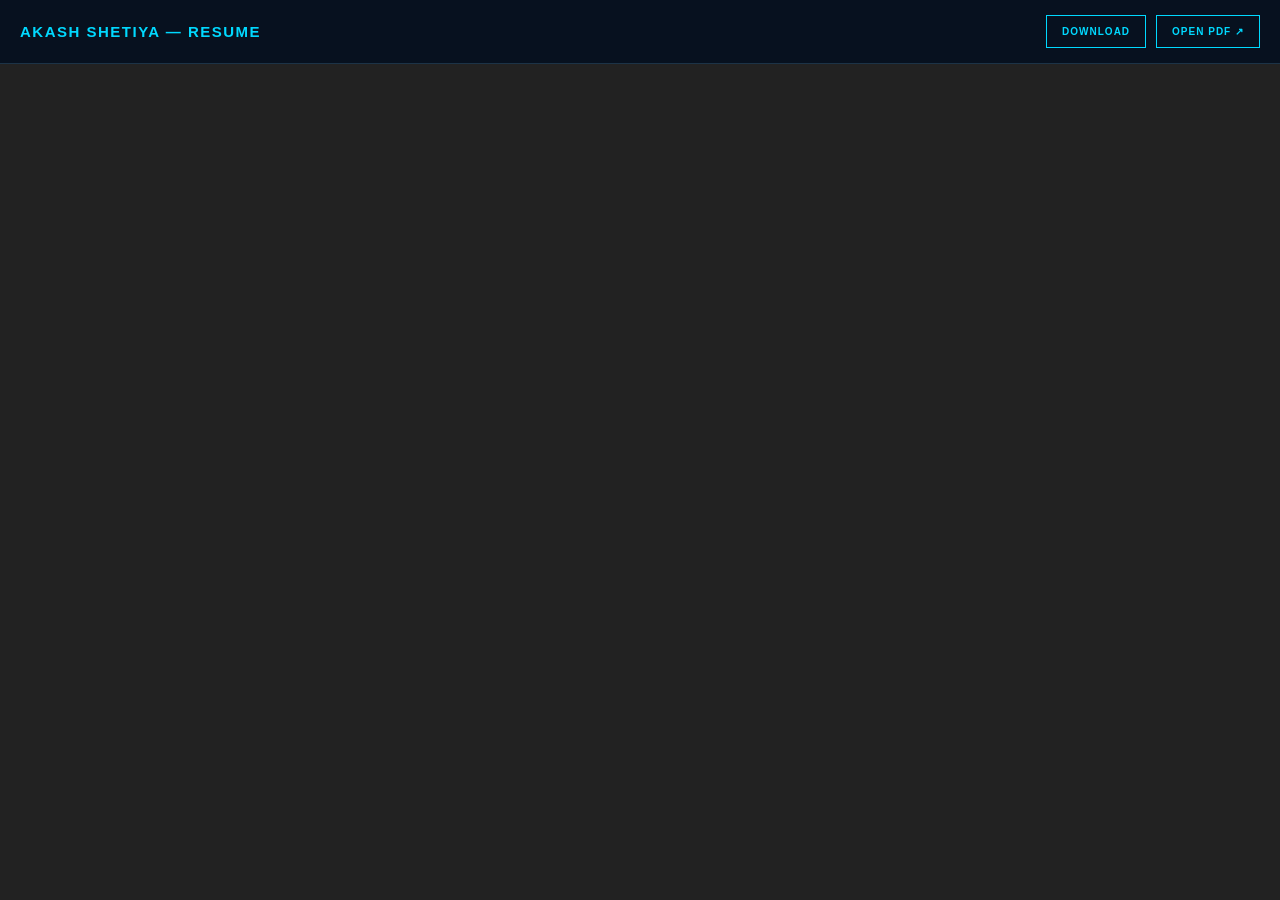
==== resume.html @ ccbf31f4 "Create resume.html" ====
<!DOCTYPE html>
<html lang="en">

<head>

    <meta charset="UTF-8">

    <meta
        name="viewport"
        content="width=device-width, initial-scale=1.0"
    >

    <meta
        name="description"
        content="Akash Shetiya Resume"
    >

    <title>Akash Shetiya | Resume</title>


    <!-- RESUME PAGE LOGO -->

    <link
        rel="icon"
        type="image/svg+xml"
        href="data:image/svg+xml,%3Csvg xmlns='http://www.w3.org/2000/svg' viewBox='0 0 100 100'%3E%3Crect width='100' height='100' rx='20' fill='%23030508'/%3E%3Ctext x='50' y='66' text-anchor='middle' font-family='Arial' font-size='40' font-weight='900' fill='%2300d9ff'%3EAS%3C/text%3E%3C/svg%3E"
    >


    <style>


        * {

            box-sizing:
                border-box;

        }


        html,
        body {

            margin:
                0;

            padding:
                0;

            width:
                100%;

            height:
                100%;

            background:
                #111;

            font-family:
                Arial,
                Helvetica,
                sans-serif;

        }


        body {

            overflow:
                hidden;

        }


        /* =================================================
           TOP BAR
        ================================================= */

        .topbar {

            width:
                100%;

            height:
                64px;

            padding:
                0 20px;

            display:
                flex;

            align-items:
                center;

            justify-content:
                space-between;

            background:
                #07111f;

            border-bottom:
                1px solid
                #1c3347;

        }


        .title {

            color:
                #00d9ff;

            font-size:
                15px;

            font-weight:
                700;

            letter-spacing:
                1.5px;

        }


        .buttons {

            display:
                flex;

            gap:
                10px;

        }


        .btn {

            display:
                inline-flex;

            align-items:
                center;

            justify-content:
                center;

            padding:
                10px 15px;

            text-decoration:
                none;

            font-size:
                10px;

            font-weight:
                700;

            letter-spacing:
                1px;

            border:
                1px solid
                #00d9ff;

            color:
                #00d9ff;

            background:
                transparent;

            transition:
                .25s;

        }


        .btn:hover {

            background:
                #00d9ff;

            color:
                #000;

        }


        /* =================================================
           PDF
        ================================================= */

        .viewer {

            width:
                100%;

            height:
                calc(100vh - 64px);

            background:
                #222;

        }


        iframe {

            width:
                100%;

            height:
                100%;

            border:
                none;

            display:
                block;

        }


        /* =================================================
           MOBILE
        ================================================= */

        @media (max-width:700px) {


            .topbar {

                height:
                    60px;

                padding:
                    0 12px;

            }


            .title {

                font-size:
                    11px;

                letter-spacing:
                    1px;

            }


            .buttons {

                gap:
                    5px;

            }


            .btn {

                padding:
                    8px 9px;

                font-size:
                    8px;

            }


            .viewer {

                height:
                    calc(100vh - 60px);

            }

        }

    </style>

</head>


<body>


<!-- =====================================================
     RESUME HEADER
===================================================== -->

<div class="topbar">


    <div class="title">

        AKASH SHETIYA — RESUME

    </div>


    <div class="buttons">


        <a
            class="btn"
            href="assets/Akash_Shetiya_Resume.pdf"
            download>

            DOWNLOAD

        </a>


        <a
            class="btn"
            href="assets/Akash_Shetiya_Resume.pdf"
            target="_blank"
            rel="noopener noreferrer">

            OPEN PDF ↗

        </a>


    </div>


</div>



<!-- =====================================================
     PDF VIEWER
===================================================== -->

<div class="viewer">


    <iframe
        src="assets/Akash_Shetiya_Resume.pdf"
        title="Akash Shetiya Resume">

    </iframe>


</div>


</body>

</html>
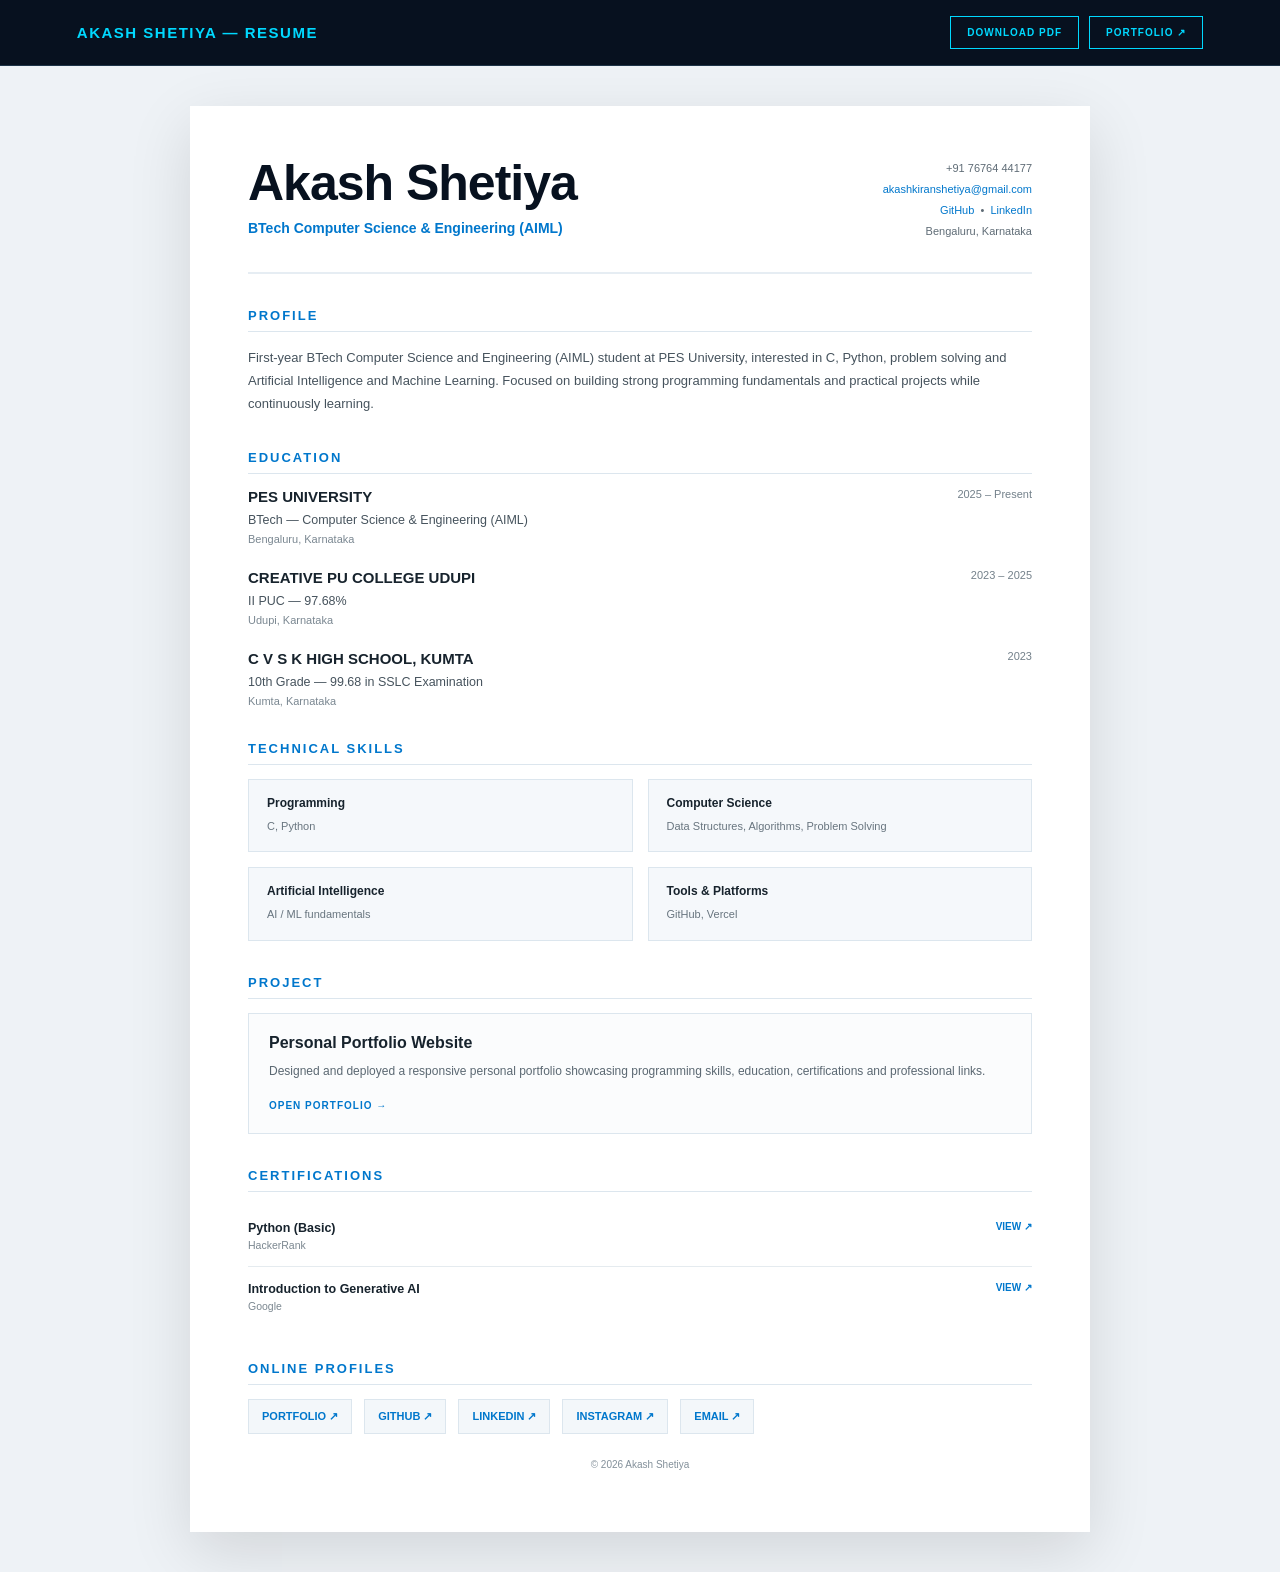
==== commit 9e1e34d2: "Update resume.html" ====
--- a/resume.html
+++ b/resume.html
@@ -18,7 +18,7 @@
     <title>Akash Shetiya | Resume</title>
 
 
-    <!-- RESUME PAGE LOGO -->
+    <!-- AS LOGO -->
 
     <link
         rel="icon"
@@ -29,32 +29,25 @@
 
     <style>
 
-
         * {
-
-            box-sizing:
-                border-box;
-
-        }
-
-
-        html,
+            box-sizing: border-box;
+        }
+
+
+        html {
+            scroll-behavior: smooth;
+        }
+
+
         body {
 
-            margin:
-                0;
-
-            padding:
-                0;
-
-            width:
-                100%;
-
-            height:
-                100%;
+            margin: 0;
 
             background:
-                #111;
+                #eef2f6;
+
+            color:
+                #18232d;
 
             font-family:
                 Arial,
@@ -64,101 +57,79 @@
         }
 
 
-        body {
-
-            overflow:
-                hidden;
-
-        }
-
-
-        /* =================================================
+        /* =============================================
            TOP BAR
-        ================================================= */
+        ============================================= */
 
         .topbar {
 
-            width:
-                100%;
-
-            height:
-                64px;
-
-            padding:
-                0 20px;
+            position: sticky;
+
+            top: 0;
+
+            z-index: 1000;
+
+            height: 66px;
+
+            display: flex;
+
+            align-items: center;
+
+            justify-content: space-between;
+
+            padding: 0 6%;
+
+            background:
+                #07111f;
+
+            border-bottom:
+                1px solid
+                #1e3448;
+
+        }
+
+
+        .brand {
+
+            color:
+                #00d9ff;
+
+            font-size:
+                15px;
+
+            font-weight:
+                800;
+
+            letter-spacing:
+                1.5px;
+
+        }
+
+
+        .top-actions {
 
             display:
                 flex;
 
+            gap:
+                10px;
+
+        }
+
+
+        .top-btn {
+
+            display:
+                inline-flex;
+
             align-items:
                 center;
 
             justify-content:
-                space-between;
-
-            background:
-                #07111f;
-
-            border-bottom:
-                1px solid
-                #1c3347;
-
-        }
-
-
-        .title {
-
-            color:
-                #00d9ff;
-
-            font-size:
-                15px;
-
-            font-weight:
-                700;
-
-            letter-spacing:
-                1.5px;
-
-        }
-
-
-        .buttons {
-
-            display:
-                flex;
-
-            gap:
-                10px;
-
-        }
-
-
-        .btn {
-
-            display:
-                inline-flex;
-
-            align-items:
                 center;
 
-            justify-content:
-                center;
-
             padding:
-                10px 15px;
-
-            text-decoration:
-                none;
-
-            font-size:
-                10px;
-
-            font-weight:
-                700;
-
-            letter-spacing:
-                1px;
+                10px 16px;
 
             border:
                 1px solid
@@ -170,13 +141,25 @@
             background:
                 transparent;
 
+            text-decoration:
+                none;
+
+            font-size:
+                10px;
+
+            font-weight:
+                700;
+
+            letter-spacing:
+                1px;
+
             transition:
                 .25s;
 
         }
 
 
-        .btn:hover {
+        .top-btn:hover {
 
             background:
                 #00d9ff;
@@ -187,71 +170,613 @@
         }
 
 
-        /* =================================================
-           PDF
-        ================================================= */
-
-        .viewer {
+        /* =============================================
+           PAGE
+        ============================================= */
+
+        .page {
 
             width:
-                100%;
-
-            height:
-                calc(100vh - 64px);
+                min(900px, 92%);
+
+            margin:
+                40px auto;
+
+        }
+
+
+        .resume {
 
             background:
-                #222;
-
-        }
-
-
-        iframe {
-
-            width:
-                100%;
-
-            height:
-                100%;
+                #ffffff;
+
+            box-shadow:
+                0 20px 60px
+                rgba(0,0,0,.12);
+
+            padding:
+                52px 58px;
+
+        }
+
+
+        /* =============================================
+           HEADER
+        ============================================= */
+
+        .resume-header {
+
+            display:
+                flex;
+
+            justify-content:
+                space-between;
+
+            align-items:
+                flex-start;
+
+            gap:
+                40px;
+
+            padding-bottom:
+                30px;
+
+            border-bottom:
+                2px solid
+                #e6edf3;
+
+        }
+
+
+        .name {
+
+            margin:
+                0;
+
+            color:
+                #07111f;
+
+            font-size:
+                clamp(36px, 5vw, 50px);
+
+            line-height:
+                1;
+
+            font-weight:
+                900;
+
+            letter-spacing:
+                -1px;
+
+        }
+
+
+        .role {
+
+            margin-top:
+                12px;
+
+            color:
+                #0077cc;
+
+            font-size:
+                14px;
+
+            font-weight:
+                700;
+
+        }
+
+
+        .contact {
+
+            text-align:
+                right;
+
+            color:
+                #5f6c76;
+
+            font-size:
+                11px;
+
+            line-height:
+                1.9;
+
+        }
+
+
+        .contact a {
+
+            color:
+                #0077cc;
+
+            text-decoration:
+                none;
+
+        }
+
+
+        .contact a:hover {
+
+            text-decoration:
+                underline;
+
+        }
+
+
+        /* =============================================
+           SECTIONS
+        ============================================= */
+
+        .resume-section {
+
+            margin-top:
+                34px;
+
+        }
+
+
+        .section-title {
+
+            margin:
+                0 0 14px;
+
+            color:
+                #0077cc;
+
+            font-size:
+                13px;
+
+            font-weight:
+                800;
+
+            letter-spacing:
+                2px;
+
+            padding-bottom:
+                8px;
+
+            border-bottom:
+                1px solid
+                #dce6ee;
+
+        }
+
+
+        .profile {
+
+            color:
+                #46535d;
+
+            font-size:
+                13px;
+
+            line-height:
+                1.8;
+
+            margin:
+                0;
+
+        }
+
+
+        /* =============================================
+           EDUCATION
+        ============================================= */
+
+        .education-item {
+
+            margin-bottom:
+                24px;
+
+        }
+
+
+        .education-item:last-child {
+
+            margin-bottom:
+                0;
+
+        }
+
+
+        .education-top {
+
+            display:
+                flex;
+
+            justify-content:
+                space-between;
+
+            gap:
+                20px;
+
+        }
+
+
+        .institution {
+
+            color:
+                #17232d;
+
+            font-size:
+                15px;
+
+            font-weight:
+                800;
+
+        }
+
+
+        .education-date {
+
+            color:
+                #73808a;
+
+            font-size:
+                11px;
+
+            white-space:
+                nowrap;
+
+        }
+
+
+        .education-course {
+
+            color:
+                #46535d;
+
+            font-size:
+                12.5px;
+
+            margin-top:
+                5px;
+
+            line-height:
+                1.6;
+
+        }
+
+
+        .education-location {
+
+            color:
+                #7a8791;
+
+            font-size:
+                11px;
+
+            margin-top:
+                3px;
+
+        }
+
+
+        /* =============================================
+           SKILLS
+        ============================================= */
+
+        .skills-grid {
+
+            display:
+                grid;
+
+            grid-template-columns:
+                repeat(2, 1fr);
+
+            gap:
+                15px;
+
+        }
+
+
+        .skill {
+
+            padding:
+                16px 18px;
+
+            background:
+                #f5f8fb;
 
             border:
-                none;
+                1px solid
+                #dce6ee;
+
+        }
+
+
+        .skill strong {
 
             display:
                 block;
 
-        }
-
-
-        /* =================================================
+            color:
+                #17232d;
+
+            font-size:
+                12px;
+
+            margin-bottom:
+                6px;
+
+        }
+
+
+        .skill span {
+
+            color:
+                #68757f;
+
+            font-size:
+                11px;
+
+            line-height:
+                1.6;
+
+        }
+
+
+        /* =============================================
+           PROJECT
+        ============================================= */
+
+        .project {
+
+            padding:
+                20px;
+
+            border:
+                1px solid
+                #dce6ee;
+
+            background:
+                #fbfcfd;
+
+        }
+
+
+        .project-name {
+
+            color:
+                #17232d;
+
+            font-size:
+                16px;
+
+            font-weight:
+                800;
+
+        }
+
+
+        .project-description {
+
+            color:
+                #5b6872;
+
+            margin:
+                9px 0 14px;
+
+            font-size:
+                12px;
+
+            line-height:
+                1.7;
+
+        }
+
+
+        .project-link {
+
+            color:
+                #0077cc;
+
+            text-decoration:
+                none;
+
+            font-size:
+                10px;
+
+            font-weight:
+                800;
+
+            letter-spacing:
+                1px;
+
+        }
+
+
+        .project-link:hover {
+
+            text-decoration:
+                underline;
+
+        }
+
+
+        /* =============================================
+           CERTIFICATIONS
+        ============================================= */
+
+        .certificate {
+
+            display:
+                flex;
+
+            align-items:
+                flex-start;
+
+            justify-content:
+                space-between;
+
+            gap:
+                20px;
+
+            padding:
+                15px 0;
+
+            border-bottom:
+                1px solid
+                #e5ebef;
+
+        }
+
+
+        .certificate:last-child {
+
+            border-bottom:
+                none;
+
+        }
+
+
+        .certificate-title {
+
+            color:
+                #17232d;
+
+            font-size:
+                12.5px;
+
+            font-weight:
+                700;
+
+        }
+
+
+        .certificate-issuer {
+
+            color:
+                #7b8790;
+
+            font-size:
+                10.5px;
+
+            margin-top:
+                4px;
+
+        }
+
+
+        .certificate-link {
+
+            color:
+                #0077cc;
+
+            text-decoration:
+                none;
+
+            font-size:
+                10px;
+
+            font-weight:
+                700;
+
+            white-space:
+                nowrap;
+
+        }
+
+
+        /* =============================================
+           LINKS
+        ============================================= */
+
+        .links {
+
+            display:
+                flex;
+
+            flex-wrap:
+                wrap;
+
+            gap:
+                12px;
+
+        }
+
+
+        .links a {
+
+            color:
+                #0077cc;
+
+            text-decoration:
+                none;
+
+            font-size:
+                11px;
+
+            font-weight:
+                700;
+
+            padding:
+                10px 13px;
+
+            background:
+                #f3f7fa;
+
+            border:
+                1px solid
+                #dce6ee;
+
+        }
+
+
+        .links a:hover {
+
+            background:
+                #e5f5ff;
+
+        }
+
+
+        /* =============================================
+           FOOTER
+        ============================================= */
+
+        .footer {
+
+            text-align:
+                center;
+
+            color:
+                #83909a;
+
+            font-size:
+                10px;
+
+            padding:
+                25px 0 10px;
+
+        }
+
+
+        /* =============================================
            MOBILE
-        ================================================= */
-
-        @media (max-width:700px) {
+        ============================================= */
+
+        @media (max-width: 700px) {
 
 
             .topbar {
 
-                height:
-                    60px;
-
                 padding:
-                    0 12px;
+                    0 14px;
 
             }
 
 
-            .title {
+            .brand {
 
                 font-size:
                     11px;
 
-                letter-spacing:
-                    1px;
-
             }
 
 
-            .buttons {
+            .top-actions {
 
                 gap:
                     5px;
@@ -259,7 +784,7 @@
             }
 
 
-            .btn {
+            .top-btn {
 
                 padding:
                     8px 9px;
@@ -270,13 +795,111 @@
             }
 
 
-            .viewer {
-
-                height:
-                    calc(100vh - 60px);
+            .page {
+
+                width:
+                    100%;
+
+                margin:
+                    0;
 
             }
 
+
+            .resume {
+
+                padding:
+                    30px 22px;
+
+                box-shadow:
+                    none;
+
+            }
+
+
+            .resume-header {
+
+                flex-direction:
+                    column;
+
+                gap:
+                    18px;
+
+            }
+
+
+            .contact {
+
+                text-align:
+                    left;
+
+            }
+
+
+            .education-top {
+
+                flex-direction:
+                    column;
+
+                gap:
+                    5px;
+
+            }
+
+
+            .education-date {
+
+                white-space:
+                    normal;
+
+            }
+
+
+            .skills-grid {
+
+                grid-template-columns:
+                    1fr;
+
+            }
+
+
+            .certificate {
+
+                flex-direction:
+                    column;
+
+                gap:
+                    8px;
+
+            }
+
+
+            .certificate-link {
+
+                white-space:
+                    normal;
+
+            }
+
+
+            .links {
+
+                flex-direction:
+                    column;
+
+            }
+
+
+            .links a {
+
+                width:
+                    100%;
+
+                text-align:
+                    center;
+
+            }
+
         }
 
     </style>
@@ -288,39 +911,39 @@
 
 
 <!-- =====================================================
-     RESUME HEADER
+     TOP BAR
 ===================================================== -->
 
-<div class="topbar">
-
-
-    <div class="title">
+<header class="topbar">
+
+
+    <div class="brand">
 
         AKASH SHETIYA — RESUME
 
     </div>
 
 
-    <div class="buttons">
+    <div class="top-actions">
 
 
         <a
-            class="btn"
+            class="top-btn"
             href="assets/Akash_Shetiya_Resume.pdf"
             download>
 
-            DOWNLOAD
+            DOWNLOAD PDF
 
         </a>
 
 
         <a
-            class="btn"
-            href="assets/Akash_Shetiya_Resume.pdf"
+            class="top-btn"
+            href="https://akash-shetiya.vercel.app/"
             target="_blank"
             rel="noopener noreferrer">
 
-            OPEN PDF ↗
+            PORTFOLIO ↗
 
         </a>
 
@@ -328,25 +951,519 @@
     </div>
 
 
-</div>
+</header>
 
 
 
 <!-- =====================================================
-     PDF VIEWER
+     RESUME
 ===================================================== -->
 
-<div class="viewer">
-
-
-    <iframe
-        src="assets/Akash_Shetiya_Resume.pdf"
-        title="Akash Shetiya Resume">
-
-    </iframe>
-
-
-</div>
+<main class="page">
+
+
+    <article class="resume">
+
+
+        <!-- HEADER -->
+
+        <div class="resume-header">
+
+
+            <div>
+
+                <h1 class="name">
+                    Akash Shetiya
+                </h1>
+
+
+                <div class="role">
+
+                    BTech Computer Science &
+                    Engineering (AIML)
+
+                </div>
+
+            </div>
+
+
+            <div class="contact">
+
+                +91 76764 44177
+
+                <br>
+
+                <a
+                    href="mailto:akashkiranshetiya@gmail.com">
+
+                    akashkiranshetiya@gmail.com
+
+                </a>
+
+                <br>
+
+                <a
+                    href="https://github.com/akashshetiya147"
+                    target="_blank">
+
+                    GitHub
+
+                </a>
+
+                &nbsp;•&nbsp;
+
+                <a
+                    href="https://www.linkedin.com/in/akash-shetiya-00070a389/"
+                    target="_blank">
+
+                    LinkedIn
+
+                </a>
+
+                <br>
+
+                Bengaluru, Karnataka
+
+            </div>
+
+
+        </div>
+
+
+
+        <!-- PROFILE -->
+
+        <section class="resume-section">
+
+
+            <h2 class="section-title">
+                PROFILE
+            </h2>
+
+
+            <p class="profile">
+
+                First-year BTech Computer Science and
+                Engineering (AIML) student at PES University,
+                interested in C, Python, problem solving and
+                Artificial Intelligence and Machine Learning.
+                Focused on building strong programming
+                fundamentals and practical projects while
+                continuously learning.
+
+            </p>
+
+
+        </section>
+
+
+
+        <!-- EDUCATION -->
+
+        <section class="resume-section">
+
+
+            <h2 class="section-title">
+                EDUCATION
+            </h2>
+
+
+
+            <div class="education-item">
+
+
+                <div class="education-top">
+
+                    <div class="institution">
+                        PES UNIVERSITY
+                    </div>
+
+                    <div class="education-date">
+                        2025 – Present
+                    </div>
+
+                </div>
+
+
+                <div class="education-course">
+
+                    BTech — Computer Science &
+                    Engineering (AIML)
+
+                </div>
+
+
+                <div class="education-location">
+
+                    Bengaluru, Karnataka
+
+                </div>
+
+
+            </div>
+
+
+
+            <div class="education-item">
+
+
+                <div class="education-top">
+
+                    <div class="institution">
+
+                        CREATIVE PU COLLEGE UDUPI
+
+                    </div>
+
+                    <div class="education-date">
+                        2023 – 2025
+                    </div>
+
+                </div>
+
+
+                <div class="education-course">
+
+                    II PUC — 97.68%
+
+                </div>
+
+
+                <div class="education-location">
+
+                    Udupi, Karnataka
+
+                </div>
+
+
+            </div>
+
+
+
+            <div class="education-item">
+
+
+                <div class="education-top">
+
+                    <div class="institution">
+
+                        C V S K HIGH SCHOOL, KUMTA
+
+                    </div>
+
+                    <div class="education-date">
+                        2023
+                    </div>
+
+                </div>
+
+
+                <div class="education-course">
+
+                    10th Grade — 99.68 in
+                    SSLC Examination
+
+                </div>
+
+
+                <div class="education-location">
+
+                    Kumta, Karnataka
+
+                </div>
+
+
+            </div>
+
+
+        </section>
+
+
+
+        <!-- SKILLS -->
+
+        <section class="resume-section">
+
+
+            <h2 class="section-title">
+                TECHNICAL SKILLS
+            </h2>
+
+
+            <div class="skills-grid">
+
+
+                <div class="skill">
+
+                    <strong>
+                        Programming
+                    </strong>
+
+                    <span>
+                        C, Python
+                    </span>
+
+                </div>
+
+
+                <div class="skill">
+
+                    <strong>
+                        Computer Science
+                    </strong>
+
+                    <span>
+                        Data Structures, Algorithms,
+                        Problem Solving
+                    </span>
+
+                </div>
+
+
+                <div class="skill">
+
+                    <strong>
+                        Artificial Intelligence
+                    </strong>
+
+                    <span>
+                        AI / ML fundamentals
+                    </span>
+
+                </div>
+
+
+                <div class="skill">
+
+                    <strong>
+                        Tools & Platforms
+                    </strong>
+
+                    <span>
+                        GitHub, Vercel
+                    </span>
+
+                </div>
+
+
+            </div>
+
+
+        </section>
+
+
+
+        <!-- PROJECT -->
+
+        <section class="resume-section">
+
+
+            <h2 class="section-title">
+                PROJECT
+            </h2>
+
+
+            <div class="project">
+
+
+                <div class="project-name">
+
+                    Personal Portfolio Website
+
+                </div>
+
+
+                <p class="project-description">
+
+                    Designed and deployed a responsive
+                    personal portfolio showcasing programming
+                    skills, education, certifications and
+                    professional links.
+
+                </p>
+
+
+                <a
+                    class="project-link"
+                    href="https://akash-shetiya.vercel.app/"
+                    target="_blank"
+                    rel="noopener noreferrer">
+
+                    OPEN PORTFOLIO →
+
+                </a>
+
+
+            </div>
+
+
+        </section>
+
+
+
+        <!-- CERTIFICATIONS -->
+
+        <section class="resume-section">
+
+
+            <h2 class="section-title">
+                CERTIFICATIONS
+            </h2>
+
+
+            <div class="certificate">
+
+
+                <div>
+
+                    <div class="certificate-title">
+
+                        Python (Basic)
+
+                    </div>
+
+
+                    <div class="certificate-issuer">
+
+                        HackerRank
+
+                    </div>
+
+                </div>
+
+
+                <a
+                    class="certificate-link"
+                    href="https://www.linkedin.com/feed/update/urn:li:activity:7469989380703604736/"
+                    target="_blank"
+                    rel="noopener noreferrer">
+
+                    VIEW ↗
+
+                </a>
+
+
+            </div>
+
+
+
+            <div class="certificate">
+
+
+                <div>
+
+                    <div class="certificate-title">
+
+                        Introduction to Generative AI
+
+                    </div>
+
+
+                    <div class="certificate-issuer">
+
+                        Google
+
+                    </div>
+
+                </div>
+
+
+                <a
+                    class="certificate-link"
+                    href="https://www.linkedin.com/feed/update/urn:li:activity:7494730038274162688/"
+                    target="_blank"
+                    rel="noopener noreferrer">
+
+                    VIEW ↗
+
+                </a>
+
+
+            </div>
+
+
+        </section>
+
+
+
+        <!-- ONLINE PROFILES -->
+
+        <section class="resume-section">
+
+
+            <h2 class="section-title">
+                ONLINE PROFILES
+            </h2>
+
+
+            <div class="links">
+
+
+                <a
+                    href="https://akash-shetiya.vercel.app/"
+                    target="_blank"
+                    rel="noopener noreferrer">
+
+                    PORTFOLIO ↗
+
+                </a>
+
+
+                <a
+                    href="https://github.com/akashshetiya147"
+                    target="_blank"
+                    rel="noopener noreferrer">
+
+                    GITHUB ↗
+
+                </a>
+
+
+                <a
+                    href="https://www.linkedin.com/in/akash-shetiya-00070a389/"
+                    target="_blank"
+                    rel="noopener noreferrer">
+
+                    LINKEDIN ↗
+
+                </a>
+
+
+                <a
+                    href="https://www.instagram.com/akashks147/"
+                    target="_blank"
+                    rel="noopener noreferrer">
+
+                    INSTAGRAM ↗
+
+                </a>
+
+
+                <a
+                    href="mailto:akashkiranshetiya@gmail.com">
+
+                    EMAIL ↗
+
+                </a>
+
+
+            </div>
+
+
+        </section>
+
+
+        <div class="footer">
+
+            © 2026 Akash Shetiya
+
+        </div>
+
+
+    </article>
+
+
+</main>
 
 
 </body>
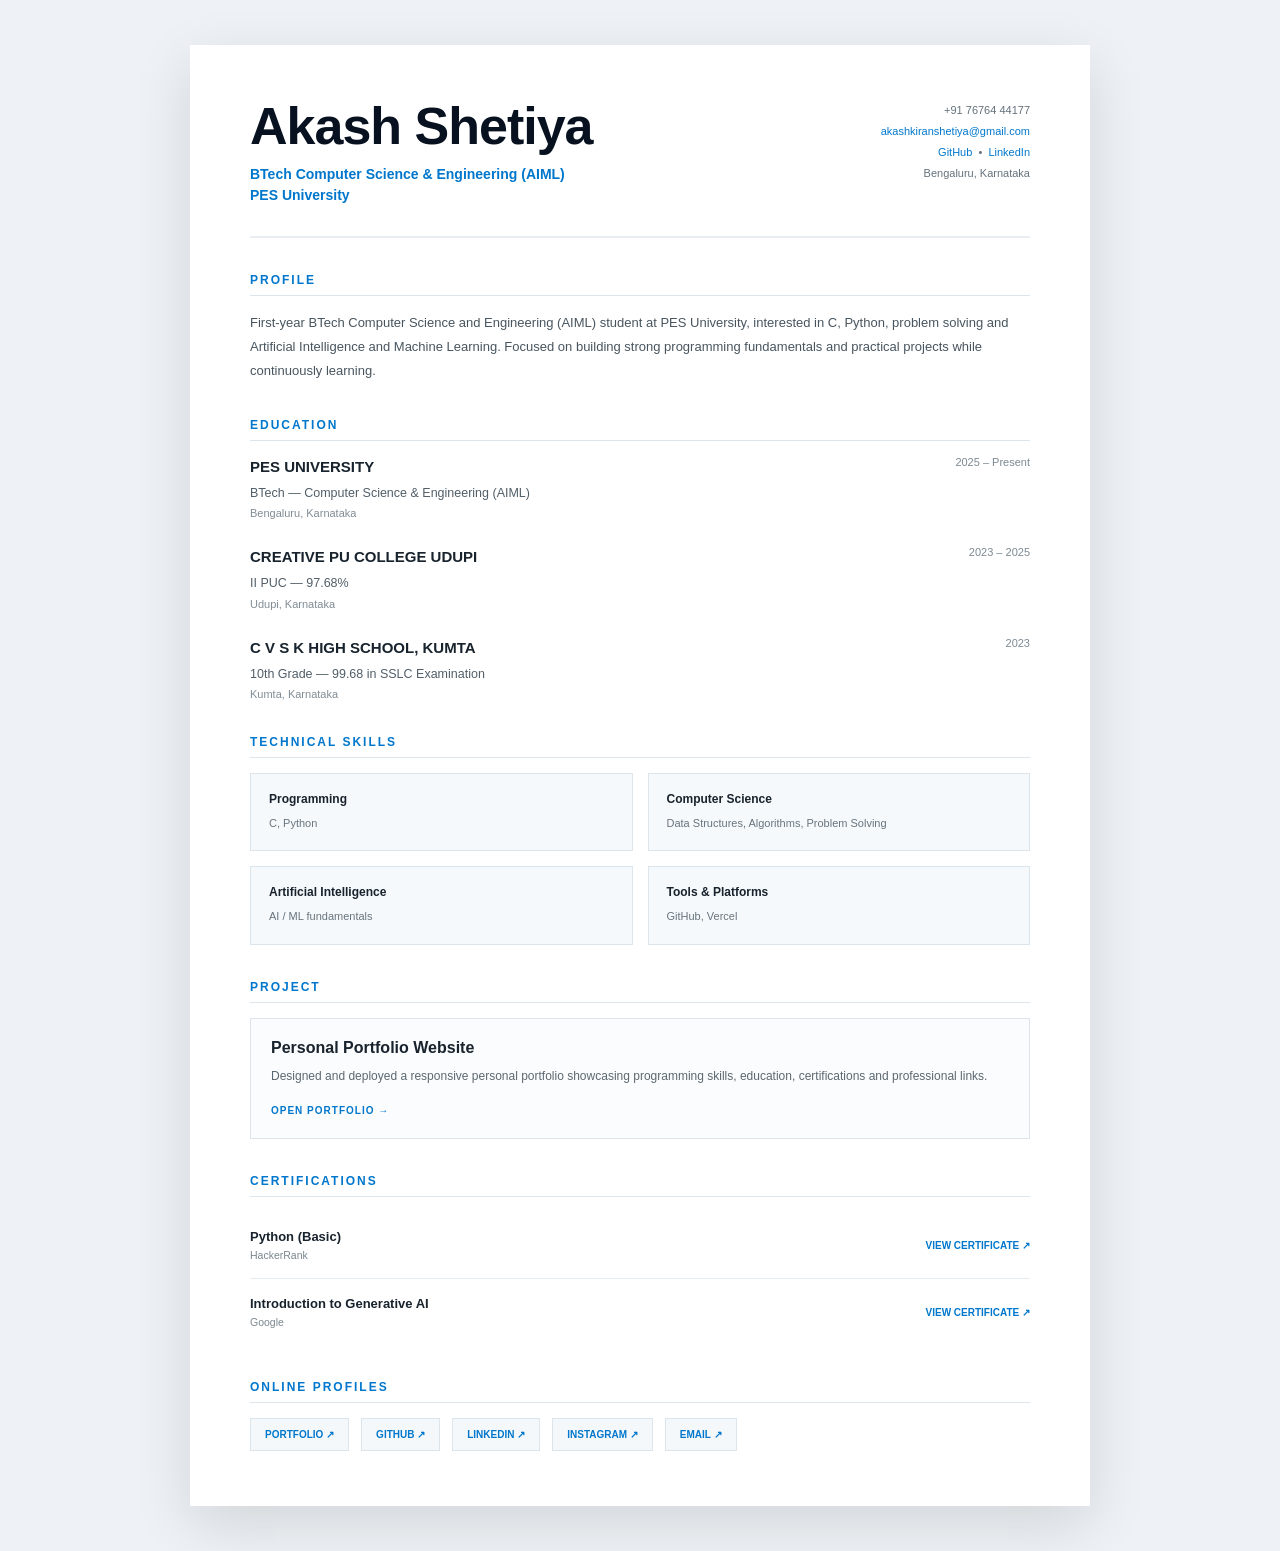
==== commit 152ff66b: "Update resume.html" ====
--- a/resume.html
+++ b/resume.html
@@ -43,11 +43,11 @@
 
             margin: 0;
 
-            background:
-                #eef2f6;
-
-            color:
-                #18232d;
+            padding: 0;
+
+            background: #eef2f6;
+
+            color: #18232d;
 
             font-family:
                 Arial,
@@ -57,89 +57,510 @@
         }
 
 
-        /* =============================================
-           TOP BAR
-        ============================================= */
-
-        .topbar {
-
-            position: sticky;
-
-            top: 0;
-
-            z-index: 1000;
-
-            height: 66px;
-
-            display: flex;
-
-            align-items: center;
-
-            justify-content: space-between;
-
-            padding: 0 6%;
+        /* ============================================
+           RESUME PAGE
+        ============================================ */
+
+        .page {
+
+            width:
+                min(900px, 92%);
+
+            margin:
+                45px auto;
+
+        }
+
+
+        .resume {
 
             background:
+                #ffffff;
+
+            box-shadow:
+                0 18px 55px
+                rgba(0,0,0,0.12);
+
+            padding:
+                55px 60px;
+
+        }
+
+
+        /* ============================================
+           NAME HEADER
+        ============================================ */
+
+        .resume-header {
+
+            display:
+                flex;
+
+            justify-content:
+                space-between;
+
+            align-items:
+                flex-start;
+
+            gap:
+                40px;
+
+            padding-bottom:
+                30px;
+
+            border-bottom:
+                2px solid #e7edf2;
+
+        }
+
+
+        .name {
+
+            margin:
+                0;
+
+            color:
                 #07111f;
 
+            font-size:
+                clamp(38px,5vw,52px);
+
+            line-height:
+                1;
+
+            font-weight:
+                900;
+
+            letter-spacing:
+                -1px;
+
+        }
+
+
+        .degree {
+
+            margin-top:
+                12px;
+
+            color:
+                #0077cc;
+
+            font-size:
+                14px;
+
+            font-weight:
+                700;
+
+            line-height:
+                1.5;
+
+        }
+
+
+        /* ============================================
+           CONTACT
+        ============================================ */
+
+        .contact {
+
+            text-align:
+                right;
+
+            color:
+                #65727c;
+
+            font-size:
+                11px;
+
+            line-height:
+                1.9;
+
+        }
+
+
+        .contact a {
+
+            color:
+                #0077cc;
+
+            text-decoration:
+                none;
+
+        }
+
+
+        .contact a:hover {
+
+            text-decoration:
+                underline;
+
+        }
+
+
+        /* ============================================
+           SECTIONS
+        ============================================ */
+
+        .resume-section {
+
+            margin-top:
+                35px;
+
+        }
+
+
+        .section-title {
+
+            margin:
+                0 0 15px;
+
+            padding-bottom:
+                8px;
+
             border-bottom:
-                1px solid
-                #1e3448;
-
-        }
-
-
-        .brand {
-
-            color:
-                #00d9ff;
-
-            font-size:
-                15px;
+                1px solid #dce5eb;
+
+            color:
+                #0077cc;
+
+            font-size:
+                12px;
 
             font-weight:
                 800;
 
             letter-spacing:
-                1.5px;
-
-        }
-
-
-        .top-actions {
+                2px;
+
+        }
+
+
+        /* ============================================
+           PROFILE
+        ============================================ */
+
+        .profile {
+
+            margin: 0;
+
+            color:
+                #48555f;
+
+            font-size:
+                13px;
+
+            line-height:
+                1.85;
+
+        }
+
+
+        /* ============================================
+           EDUCATION
+        ============================================ */
+
+        .education-item {
+
+            margin-bottom:
+                27px;
+
+        }
+
+
+        .education-item:last-child {
+
+            margin-bottom:
+                0;
+
+        }
+
+
+        .education-row {
 
             display:
                 flex;
 
+            justify-content:
+                space-between;
+
+            align-items:
+                flex-start;
+
             gap:
+                20px;
+
+        }
+
+
+        .institution {
+
+            color:
+                #18232d;
+
+            font-size:
+                15px;
+
+            font-weight:
+                800;
+
+            line-height:
+                1.4;
+
+        }
+
+
+        .date {
+
+            color:
+                #7c8992;
+
+            font-size:
+                11px;
+
+            white-space:
+                nowrap;
+
+        }
+
+
+        .course {
+
+            margin-top:
+                6px;
+
+            color:
+                #515e68;
+
+            font-size:
+                12.5px;
+
+            line-height:
+                1.7;
+
+        }
+
+
+        .location {
+
+            margin-top:
+                3px;
+
+            color:
+                #808c95;
+
+            font-size:
+                11px;
+
+        }
+
+
+        /* ============================================
+           SKILLS
+        ============================================ */
+
+        .skills-grid {
+
+            display:
+                grid;
+
+            grid-template-columns:
+                1fr 1fr;
+
+            gap:
+                15px;
+
+        }
+
+
+        .skill-card {
+
+            padding:
+                18px;
+
+            background:
+                #f6f9fb;
+
+            border:
+                1px solid #dce5eb;
+
+        }
+
+
+        .skill-card strong {
+
+            display:
+                block;
+
+            margin-bottom:
+                7px;
+
+            color:
+                #18232d;
+
+            font-size:
+                12px;
+
+        }
+
+
+        .skill-card span {
+
+            color:
+                #68747e;
+
+            font-size:
+                11px;
+
+            line-height:
+                1.6;
+
+        }
+
+
+        /* ============================================
+           PROJECT
+        ============================================ */
+
+        .project-card {
+
+            padding:
+                20px;
+
+            background:
+                #fbfcfd;
+
+            border:
+                1px solid #dce5eb;
+
+        }
+
+
+        .project-name {
+
+            color:
+                #18232d;
+
+            font-size:
+                16px;
+
+            font-weight:
+                800;
+
+        }
+
+
+        .project-description {
+
+            margin:
+                9px 0 14px;
+
+            color:
+                #5c6871;
+
+            font-size:
+                12px;
+
+            line-height:
+                1.7;
+
+        }
+
+
+        .project-link {
+
+            color:
+                #0077cc;
+
+            text-decoration:
+                none;
+
+            font-size:
                 10px;
 
-        }
-
-
-        .top-btn {
+            font-weight:
+                800;
+
+            letter-spacing:
+                1px;
+
+        }
+
+
+        .project-link:hover {
+
+            text-decoration:
+                underline;
+
+        }
+
+
+        /* ============================================
+           CERTIFICATES
+        ============================================ */
+
+        .certificate {
 
             display:
-                inline-flex;
+                flex;
 
             align-items:
                 center;
 
             justify-content:
-                center;
+                space-between;
+
+            gap:
+                20px;
 
             padding:
-                10px 16px;
-
-            border:
-                1px solid
-                #00d9ff;
-
-            color:
-                #00d9ff;
-
-            background:
-                transparent;
+                17px 0;
+
+            border-bottom:
+                1px solid #e5ebef;
+
+        }
+
+
+        .certificate:last-child {
+
+            border-bottom:
+                none;
+
+        }
+
+
+        .certificate-title {
+
+            color:
+                #18232d;
+
+            font-size:
+                13px;
+
+            font-weight:
+                700;
+
+        }
+
+
+        .certificate-issuer {
+
+            margin-top:
+                5px;
+
+            color:
+                #7a8790;
+
+            font-size:
+                10.5px;
+
+        }
+
+
+        .certificate-link {
+
+            color:
+                #0077cc;
 
             text-decoration:
                 none;
@@ -150,117 +571,57 @@
             font-weight:
                 700;
 
-            letter-spacing:
-                1px;
-
-            transition:
-                .25s;
-
-        }
-
-
-        .top-btn:hover {
-
-            background:
-                #00d9ff;
-
-            color:
-                #000;
-
-        }
-
-
-        /* =============================================
-           PAGE
-        ============================================= */
-
-        .page {
-
-            width:
-                min(900px, 92%);
-
-            margin:
-                40px auto;
-
-        }
-
-
-        .resume {
-
-            background:
-                #ffffff;
-
-            box-shadow:
-                0 20px 60px
-                rgba(0,0,0,.12);
-
-            padding:
-                52px 58px;
-
-        }
-
-
-        /* =============================================
-           HEADER
-        ============================================= */
-
-        .resume-header {
+            white-space:
+                nowrap;
+
+        }
+
+
+        .certificate-link:hover {
+
+            text-decoration:
+                underline;
+
+        }
+
+
+        /* ============================================
+           ONLINE PROFILES
+        ============================================ */
+
+        .links {
 
             display:
                 flex;
 
-            justify-content:
-                space-between;
-
-            align-items:
-                flex-start;
+            flex-wrap:
+                wrap;
 
             gap:
-                40px;
-
-            padding-bottom:
-                30px;
-
-            border-bottom:
-                2px solid
-                #e6edf3;
-
-        }
-
-
-        .name {
-
-            margin:
-                0;
-
-            color:
-                #07111f;
-
-            font-size:
-                clamp(36px, 5vw, 50px);
-
-            line-height:
-                1;
-
-            font-weight:
-                900;
-
-            letter-spacing:
-                -1px;
-
-        }
-
-
-        .role {
-
-            margin-top:
                 12px;
 
+        }
+
+
+        .links a {
+
+            padding:
+                10px 14px;
+
+            background:
+                #f4f8fa;
+
+            border:
+                1px solid #dce5eb;
+
             color:
                 #0077cc;
 
-            font-size:
-                14px;
+            text-decoration:
+                none;
+
+            font-size:
+                10px;
 
             font-weight:
                 700;
@@ -268,515 +629,82 @@
         }
 
 
-        .contact {
-
-            text-align:
-                right;
-
-            color:
-                #5f6c76;
-
-            font-size:
-                11px;
-
-            line-height:
-                1.9;
-
-        }
-
-
-        .contact a {
-
-            color:
-                #0077cc;
-
-            text-decoration:
-                none;
-
-        }
-
-
-        .contact a:hover {
-
-            text-decoration:
-                underline;
-
-        }
-
-
-        /* =============================================
-           SECTIONS
-        ============================================= */
-
-        .resume-section {
-
-            margin-top:
-                34px;
-
-        }
-
-
-        .section-title {
-
-            margin:
-                0 0 14px;
-
-            color:
-                #0077cc;
-
-            font-size:
-                13px;
-
-            font-weight:
-                800;
-
-            letter-spacing:
-                2px;
-
-            padding-bottom:
-                8px;
-
-            border-bottom:
-                1px solid
-                #dce6ee;
-
-        }
-
-
-        .profile {
-
-            color:
-                #46535d;
-
-            font-size:
-                13px;
-
-            line-height:
-                1.8;
-
-            margin:
-                0;
-
-        }
-
-
-        /* =============================================
-           EDUCATION
-        ============================================= */
-
-        .education-item {
-
-            margin-bottom:
-                24px;
-
-        }
-
-
-        .education-item:last-child {
-
-            margin-bottom:
-                0;
-
-        }
-
-
-        .education-top {
-
-            display:
-                flex;
-
-            justify-content:
-                space-between;
-
-            gap:
-                20px;
-
-        }
-
-
-        .institution {
-
-            color:
-                #17232d;
-
-            font-size:
-                15px;
-
-            font-weight:
-                800;
-
-        }
-
-
-        .education-date {
-
-            color:
-                #73808a;
-
-            font-size:
-                11px;
-
-            white-space:
-                nowrap;
-
-        }
-
-
-        .education-course {
-
-            color:
-                #46535d;
-
-            font-size:
-                12.5px;
-
-            margin-top:
-                5px;
-
-            line-height:
-                1.6;
-
-        }
-
-
-        .education-location {
-
-            color:
-                #7a8791;
-
-            font-size:
-                11px;
-
-            margin-top:
-                3px;
-
-        }
-
-
-        /* =============================================
-           SKILLS
-        ============================================= */
-
-        .skills-grid {
-
-            display:
-                grid;
-
-            grid-template-columns:
-                repeat(2, 1fr);
-
-            gap:
-                15px;
-
-        }
-
-
-        .skill {
-
-            padding:
-                16px 18px;
+        .links a:hover {
 
             background:
-                #f5f8fb;
-
-            border:
-                1px solid
-                #dce6ee;
-
-        }
-
-
-        .skill strong {
-
-            display:
-                block;
-
-            color:
-                #17232d;
-
-            font-size:
-                12px;
-
-            margin-bottom:
-                6px;
-
-        }
-
-
-        .skill span {
-
-            color:
-                #68757f;
-
-            font-size:
-                11px;
-
-            line-height:
-                1.6;
-
-        }
-
-
-        /* =============================================
-           PROJECT
-        ============================================= */
-
-        .project {
-
-            padding:
-                20px;
-
-            border:
-                1px solid
-                #dce6ee;
-
-            background:
-                #fbfcfd;
-
-        }
-
-
-        .project-name {
-
-            color:
-                #17232d;
-
-            font-size:
-                16px;
-
-            font-weight:
-                800;
-
-        }
-
-
-        .project-description {
-
-            color:
-                #5b6872;
-
-            margin:
-                9px 0 14px;
-
-            font-size:
-                12px;
-
-            line-height:
-                1.7;
-
-        }
-
-
-        .project-link {
-
-            color:
-                #0077cc;
-
-            text-decoration:
-                none;
-
-            font-size:
-                10px;
-
-            font-weight:
-                800;
-
-            letter-spacing:
-                1px;
-
-        }
-
-
-        .project-link:hover {
-
-            text-decoration:
-                underline;
-
-        }
-
-
-        /* =============================================
-           CERTIFICATIONS
-        ============================================= */
-
-        .certificate {
-
-            display:
-                flex;
-
-            align-items:
-                flex-start;
-
-            justify-content:
-                space-between;
-
-            gap:
-                20px;
-
-            padding:
-                15px 0;
-
-            border-bottom:
-                1px solid
-                #e5ebef;
-
-        }
-
-
-        .certificate:last-child {
-
-            border-bottom:
-                none;
-
-        }
-
-
-        .certificate-title {
-
-            color:
-                #17232d;
-
-            font-size:
-                12.5px;
-
-            font-weight:
-                700;
-
-        }
-
-
-        .certificate-issuer {
-
-            color:
-                #7b8790;
-
-            font-size:
-                10.5px;
-
-            margin-top:
-                4px;
-
-        }
-
-
-        .certificate-link {
-
-            color:
-                #0077cc;
-
-            text-decoration:
-                none;
-
-            font-size:
-                10px;
-
-            font-weight:
-                700;
-
-            white-space:
-                nowrap;
-
-        }
-
-
-        /* =============================================
-           LINKS
-        ============================================= */
-
-        .links {
-
-            display:
-                flex;
-
-            flex-wrap:
-                wrap;
-
-            gap:
-                12px;
-
-        }
-
-
-        .links a {
-
-            color:
-                #0077cc;
-
-            text-decoration:
-                none;
-
-            font-size:
-                11px;
-
-            font-weight:
-                700;
-
-            padding:
-                10px 13px;
-
-            background:
-                #f3f7fa;
-
-            border:
-                1px solid
-                #dce6ee;
-
-        }
-
-
-        .links a:hover {
-
-            background:
-                #e5f5ff;
-
-        }
-
-
-        /* =============================================
-           FOOTER
-        ============================================= */
-
-        .footer {
-
-            text-align:
-                center;
-
-            color:
-                #83909a;
-
-            font-size:
-                10px;
-
-            padding:
-                25px 0 10px;
-
-        }
-
-
-        /* =============================================
+                #e5f4ff;
+
+        }
+
+
+        /* ============================================
            MOBILE
-        ============================================= */
+        ============================================ */
 
         @media (max-width: 700px) {
 
 
-            .topbar {
+            .page {
+
+                width:
+                    100%;
+
+                margin:
+                    0;
+
+            }
+
+
+            .resume {
 
                 padding:
-                    0 14px;
+                    32px 22px;
+
+                box-shadow:
+                    none;
 
             }
 
 
-            .brand {
+            .resume-header {
+
+                flex-direction:
+                    column;
+
+                gap:
+                    20px;
+
+            }
+
+
+            .contact {
+
+                text-align:
+                    left;
+
+            }
+
+
+            .name {
 
                 font-size:
-                    11px;
+                    38px;
 
             }
 
 
-            .top-actions {
+            .skills-grid {
+
+                grid-template-columns:
+                    1fr;
+
+            }
+
+
+            .education-row {
+
+                flex-direction:
+                    column;
 
                 gap:
                     5px;
@@ -784,117 +712,49 @@
             }
 
 
-            .top-btn {
-
-                padding:
-                    8px 9px;
-
-                font-size:
+            .date {
+
+                white-space:
+                    normal;
+
+            }
+
+
+            .certificate {
+
+                align-items:
+                    flex-start;
+
+                flex-direction:
+                    column;
+
+                gap:
                     8px;
 
             }
 
 
-            .page {
+            .certificate-link {
+
+                white-space:
+                    normal;
+
+            }
+
+
+            .links {
+
+                flex-direction:
+                    column;
+
+            }
+
+
+            .links a {
 
                 width:
                     100%;
 
-                margin:
-                    0;
-
-            }
-
-
-            .resume {
-
-                padding:
-                    30px 22px;
-
-                box-shadow:
-                    none;
-
-            }
-
-
-            .resume-header {
-
-                flex-direction:
-                    column;
-
-                gap:
-                    18px;
-
-            }
-
-
-            .contact {
-
-                text-align:
-                    left;
-
-            }
-
-
-            .education-top {
-
-                flex-direction:
-                    column;
-
-                gap:
-                    5px;
-
-            }
-
-
-            .education-date {
-
-                white-space:
-                    normal;
-
-            }
-
-
-            .skills-grid {
-
-                grid-template-columns:
-                    1fr;
-
-            }
-
-
-            .certificate {
-
-                flex-direction:
-                    column;
-
-                gap:
-                    8px;
-
-            }
-
-
-            .certificate-link {
-
-                white-space:
-                    normal;
-
-            }
-
-
-            .links {
-
-                flex-direction:
-                    column;
-
-            }
-
-
-            .links a {
-
-                width:
-                    100%;
-
                 text-align:
                     center;
 
@@ -910,78 +770,37 @@
 <body>
 
 
-<!-- =====================================================
-     TOP BAR
-===================================================== -->
-
-<header class="topbar">
-
-
-    <div class="brand">
-
-        AKASH SHETIYA — RESUME
-
-    </div>
-
-
-    <div class="top-actions">
-
-
-        <a
-            class="top-btn"
-            href="assets/Akash_Shetiya_Resume.pdf"
-            download>
-
-            DOWNLOAD PDF
-
-        </a>
-
-
-        <a
-            class="top-btn"
-            href="https://akash-shetiya.vercel.app/"
-            target="_blank"
-            rel="noopener noreferrer">
-
-            PORTFOLIO ↗
-
-        </a>
-
-
-    </div>
-
-
-</header>
-
-
-
-<!-- =====================================================
-     RESUME
-===================================================== -->
-
 <main class="page">
 
 
     <article class="resume">
 
 
-        <!-- HEADER -->
-
-        <div class="resume-header">
+        <!-- =========================================
+             HEADER
+        ========================================== -->
+
+        <header class="resume-header">
 
 
             <div>
 
                 <h1 class="name">
+
                     Akash Shetiya
+
                 </h1>
 
 
-                <div class="role">
+                <div class="degree">
 
                     BTech Computer Science &
                     Engineering (AIML)
 
+                    <br>
+
+                    PES University
+
                 </div>
 
             </div>
@@ -989,9 +808,12 @@
 
             <div class="contact">
 
+
                 +91 76764 44177
 
+
                 <br>
+
 
                 <a
                     href="mailto:akashkiranshetiya@gmail.com">
@@ -1000,44 +822,55 @@
 
                 </a>
 
+
                 <br>
+
 
                 <a
                     href="https://github.com/akashshetiya147"
-                    target="_blank">
+                    target="_blank"
+                    rel="noopener noreferrer">
 
                     GitHub
 
                 </a>
 
                 &nbsp;•&nbsp;
+
 
                 <a
                     href="https://www.linkedin.com/in/akash-shetiya-00070a389/"
-                    target="_blank">
+                    target="_blank"
+                    rel="noopener noreferrer">
 
                     LinkedIn
 
                 </a>
 
+
                 <br>
 
+
                 Bengaluru, Karnataka
 
             </div>
 
 
-        </div>
-
-
-
-        <!-- PROFILE -->
+        </header>
+
+
+
+        <!-- =========================================
+             PROFILE
+        ========================================== -->
 
         <section class="resume-section">
 
 
             <h2 class="section-title">
+
                 PROFILE
+
             </h2>
 
 
@@ -1045,11 +878,11 @@
 
                 First-year BTech Computer Science and
                 Engineering (AIML) student at PES University,
-                interested in C, Python, problem solving and
-                Artificial Intelligence and Machine Learning.
-                Focused on building strong programming
-                fundamentals and practical projects while
-                continuously learning.
+                interested in C, Python, problem solving
+                and Artificial Intelligence and Machine
+                Learning. Focused on building strong
+                programming fundamentals and practical
+                projects while continuously learning.
 
             </p>
 
@@ -1058,34 +891,42 @@
 
 
 
-        <!-- EDUCATION -->
+        <!-- =========================================
+             EDUCATION
+        ========================================== -->
 
         <section class="resume-section">
 
 
             <h2 class="section-title">
+
                 EDUCATION
+
             </h2>
 
 
-
             <div class="education-item">
 
 
-                <div class="education-top">
+                <div class="education-row">
 
                     <div class="institution">
+
                         PES UNIVERSITY
+
                     </div>
 
-                    <div class="education-date">
+
+                    <div class="date">
+
                         2025 – Present
+
                     </div>
 
                 </div>
 
 
-                <div class="education-course">
+                <div class="course">
 
                     BTech — Computer Science &
                     Engineering (AIML)
@@ -1093,7 +934,7 @@
                 </div>
 
 
-                <div class="education-location">
+                <div class="location">
 
                     Bengaluru, Karnataka
 
@@ -1107,7 +948,7 @@
             <div class="education-item">
 
 
-                <div class="education-top">
+                <div class="education-row">
 
                     <div class="institution">
 
@@ -1115,21 +956,24 @@
 
                     </div>
 
-                    <div class="education-date">
+
+                    <div class="date">
+
                         2023 – 2025
+
                     </div>
 
                 </div>
 
 
-                <div class="education-course">
+                <div class="course">
 
                     II PUC — 97.68%
 
                 </div>
 
 
-                <div class="education-location">
+                <div class="location">
 
                     Udupi, Karnataka
 
@@ -1143,7 +987,7 @@
             <div class="education-item">
 
 
-                <div class="education-top">
+                <div class="education-row">
 
                     <div class="institution">
 
@@ -1151,14 +995,17 @@
 
                     </div>
 
-                    <div class="education-date">
+
+                    <div class="date">
+
                         2023
+
                     </div>
 
                 </div>
 
 
-                <div class="education-course">
+                <div class="course">
 
                     10th Grade — 99.68 in
                     SSLC Examination
@@ -1166,7 +1013,7 @@
                 </div>
 
 
-                <div class="education-location">
+                <div class="location">
 
                     Kumta, Karnataka
 
@@ -1180,20 +1027,24 @@
 
 
 
-        <!-- SKILLS -->
+        <!-- =========================================
+             SKILLS
+        ========================================== -->
 
         <section class="resume-section">
 
 
             <h2 class="section-title">
+
                 TECHNICAL SKILLS
+
             </h2>
 
 
             <div class="skills-grid">
 
 
-                <div class="skill">
+                <div class="skill-card">
 
                     <strong>
                         Programming
@@ -1206,7 +1057,7 @@
                 </div>
 
 
-                <div class="skill">
+                <div class="skill-card">
 
                     <strong>
                         Computer Science
@@ -1220,7 +1071,7 @@
                 </div>
 
 
-                <div class="skill">
+                <div class="skill-card">
 
                     <strong>
                         Artificial Intelligence
@@ -1233,7 +1084,7 @@
                 </div>
 
 
-                <div class="skill">
+                <div class="skill-card">
 
                     <strong>
                         Tools & Platforms
@@ -1253,17 +1104,21 @@
 
 
 
-        <!-- PROJECT -->
+        <!-- =========================================
+             PROJECT
+        ========================================== -->
 
         <section class="resume-section">
 
 
             <h2 class="section-title">
+
                 PROJECT
+
             </h2>
 
 
-            <div class="project">
+            <div class="project-card">
 
 
                 <div class="project-name">
@@ -1276,9 +1131,9 @@
                 <p class="project-description">
 
                     Designed and deployed a responsive
-                    personal portfolio showcasing programming
-                    skills, education, certifications and
-                    professional links.
+                    personal portfolio showcasing
+                    programming skills, education,
+                    certifications and professional links.
 
                 </p>
 
@@ -1301,13 +1156,17 @@
 
 
 
-        <!-- CERTIFICATIONS -->
+        <!-- =========================================
+             CERTIFICATES
+        ========================================== -->
 
         <section class="resume-section">
 
 
             <h2 class="section-title">
+
                 CERTIFICATIONS
+
             </h2>
 
 
@@ -1338,7 +1197,7 @@
                     target="_blank"
                     rel="noopener noreferrer">
 
-                    VIEW ↗
+                    VIEW CERTIFICATE ↗
 
                 </a>
 
@@ -1374,7 +1233,7 @@
                     target="_blank"
                     rel="noopener noreferrer">
 
-                    VIEW ↗
+                    VIEW CERTIFICATE ↗
 
                 </a>
 
@@ -1386,13 +1245,17 @@
 
 
 
-        <!-- ONLINE PROFILES -->
+        <!-- =========================================
+             ONLINE PROFILES
+        ========================================== -->
 
         <section class="resume-section">
 
 
             <h2 class="section-title">
+
                 ONLINE PROFILES
+
             </h2>
 
 
@@ -1453,13 +1316,6 @@
         </section>
 
 
-        <div class="footer">
-
-            © 2026 Akash Shetiya
-
-        </div>
-
-
     </article>
 
 
